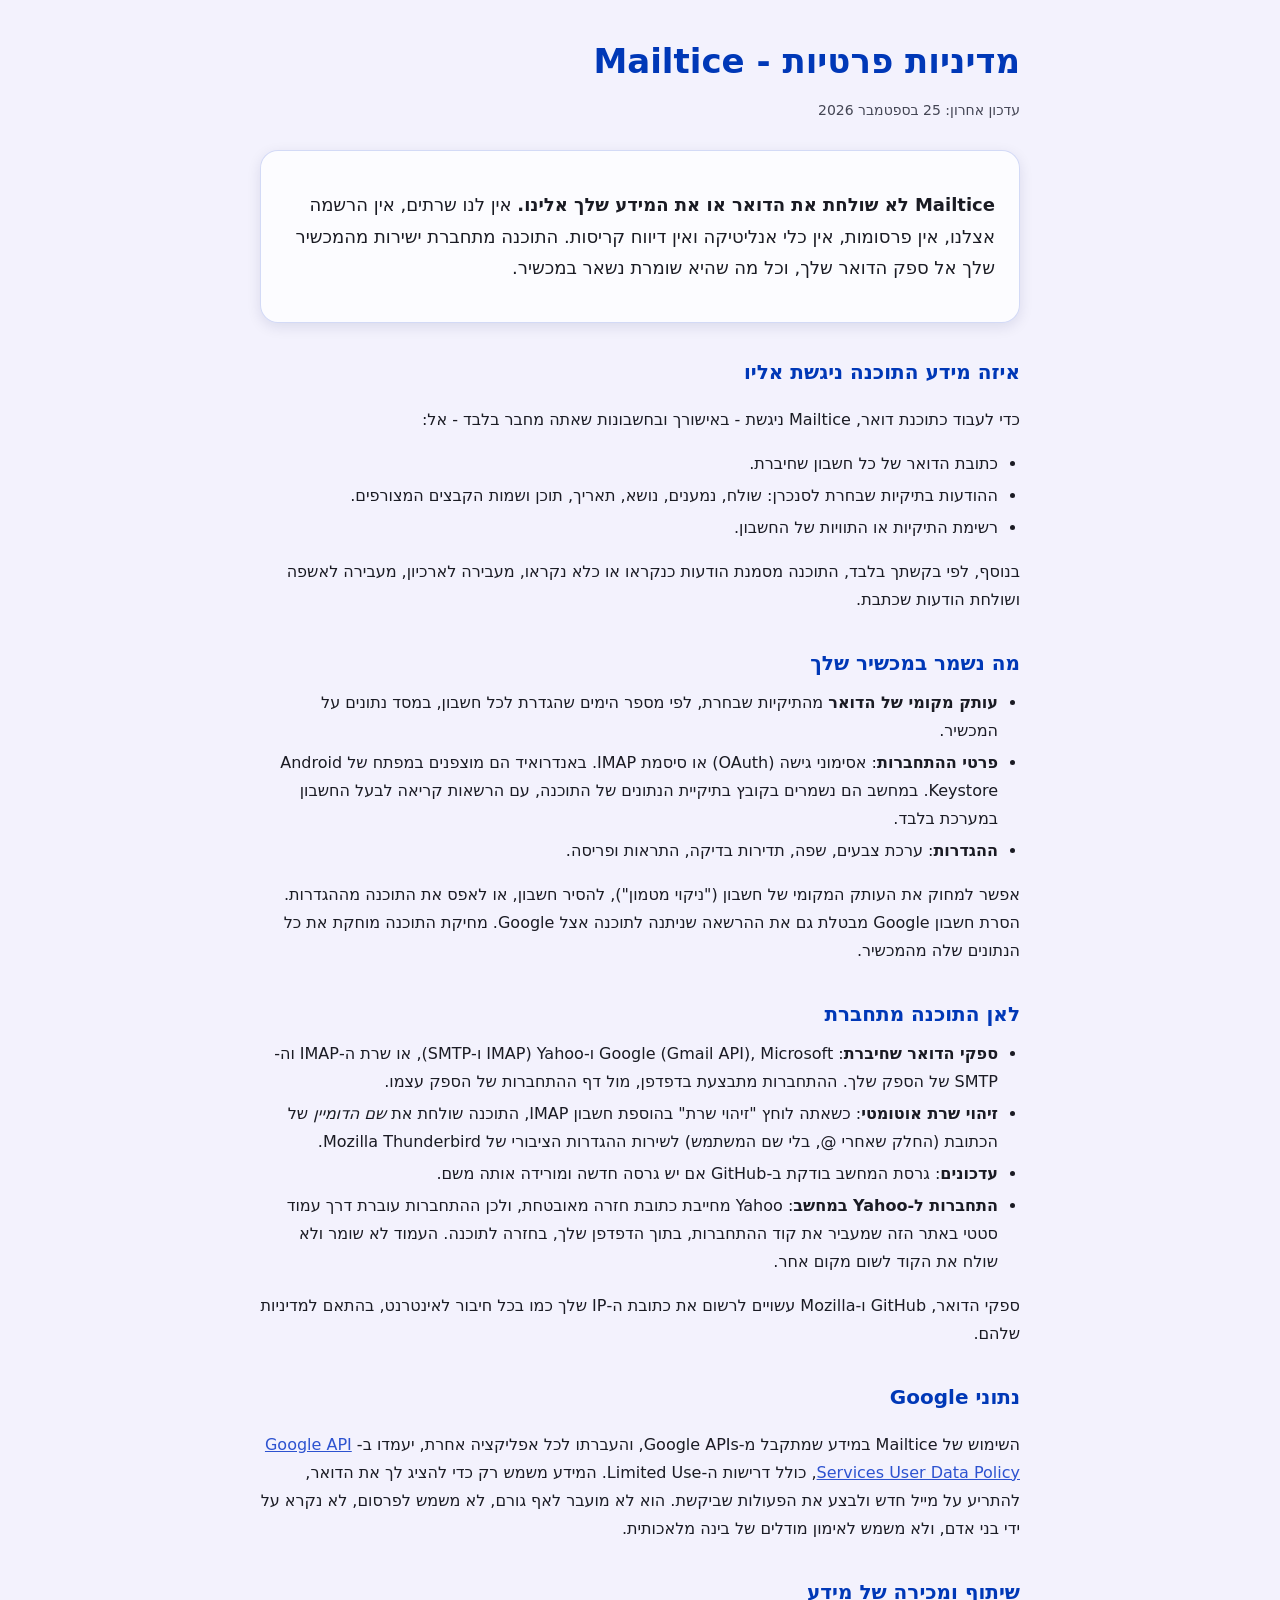
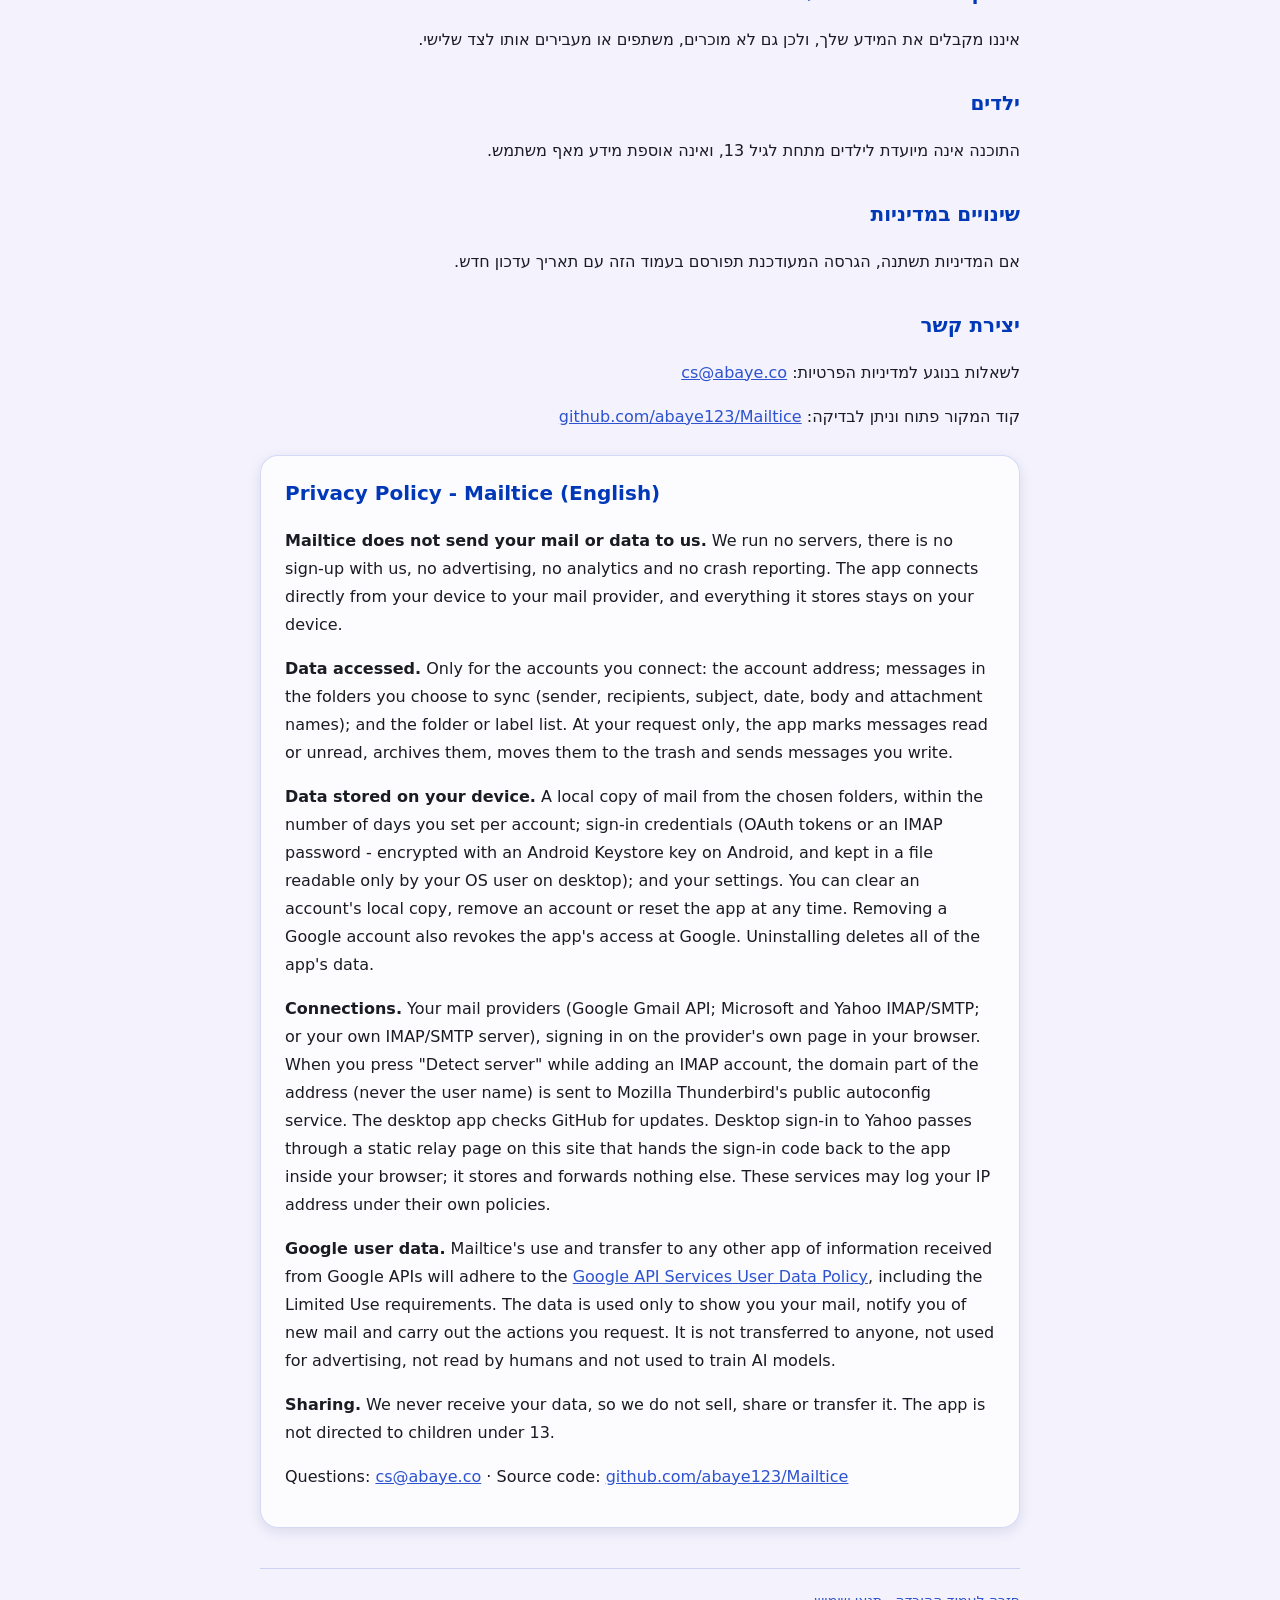
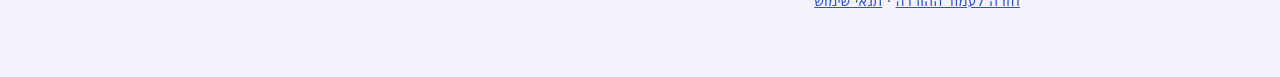
==== website/privacy.html @ 7543c50d "Initial commit: Mailtice mail client Compose Multiplatform mail client for desktop and Android with " ====
<!DOCTYPE html>
<html lang="he" dir="rtl">
<head>
<meta charset="utf-8" />
<meta name="viewport" content="width=device-width, initial-scale=1" />
<title>Mailtice | מדיניות פרטיות</title>
<link rel="icon" href="AppIcon.png" />
<style>
  :root {
    /* Same tokens as index.html, kept in step with it by hand. */
    --brand-900: #001452;
    --brand-700: #0038B7;
    --brand-500: #2D53D0;
    --brand-300: #B7C4FF;

    --paper: #F3F2FD;
    --paper-soft: #FBF8FF;
    --ink: #1A1B23;
    --ink-soft: #444654;

    --card: rgba(255, 255, 255, 0.74);
    --card-border: rgba(45, 83, 208, 0.20);
    --shadow-sm: 0 4px 14px rgba(0, 20, 82, 0.10);
    --radius-lg: 18px;

    --font: "Segoe UI Variable", "Segoe UI", "Assistant", "Rubik",
            system-ui, -apple-system, "Helvetica Neue", Arial, sans-serif;
  }

  @media (prefers-color-scheme: dark) {
    :root {
      --paper: #12131A;
      --paper-soft: #1A1B23;
      --ink: #E2E1EC;
      --ink-soft: #C4C5D6;
      --card: rgba(30, 31, 39, 0.66);
      --card-border: rgba(75, 109, 234, 0.26);
      --shadow-sm: 0 4px 14px rgba(0, 0, 0, 0.32);
    }
  }

  * { box-sizing: border-box; }
  html, body { margin: 0; padding: 0; }

  body {
    font-family: var(--font);
    background: var(--paper);
    color: var(--ink);
    line-height: 1.75;
    padding: 32px 20px 64px;
  }

  main { max-width: 760px; margin: 0 auto; }

  h1 {
    font-size: clamp(26px, 5vw, 34px);
    color: var(--brand-700);
    margin: 0 0 6px;
  }

  h2 {
    font-size: 20px;
    color: var(--brand-700);
    margin: 32px 0 8px;
  }

  @media (prefers-color-scheme: dark) {
    h1, h2 { color: var(--brand-300); }
  }

  .updated { color: var(--ink-soft); font-size: 14px; margin: 0 0 28px; }

  .card {
    background: var(--card);
    border: 1px solid var(--card-border);
    border-radius: var(--radius-lg);
    box-shadow: var(--shadow-sm);
    padding: 20px 24px;
    margin: 24px 0;
  }

  .lede { font-size: 18px; }

  ul { padding-inline-start: 22px; margin: 8px 0; }
  li { margin: 4px 0; }

  a { color: var(--brand-500); }
  @media (prefers-color-scheme: dark) { a { color: var(--brand-300); } }

  code {
    font-family: "Cascadia Code", Consolas, monospace;
    font-size: 0.9em;
    background: var(--paper-soft);
    padding: 1px 5px;
    border-radius: 5px;
  }

  footer {
    margin-top: 40px;
    padding-top: 20px;
    border-top: 1px solid var(--card-border);
    color: var(--ink-soft);
    font-size: 14px;
  }

  .en { direction: ltr; text-align: left; }
</style>
</head>
<body>
<main>

  <h1>מדיניות פרטיות - Mailtice</h1>
  <p class="updated">עדכון אחרון: 25 בספטמבר 2026</p>

  <div class="card">
    <p class="lede">
      <strong>Mailtice לא שולחת את הדואר או את המידע שלך אלינו.</strong>
      אין לנו שרתים, אין הרשמה אצלנו, אין פרסומות, אין כלי אנליטיקה ואין דיווח קריסות.
      התוכנה מתחברת ישירות מהמכשיר שלך אל ספק הדואר שלך, וכל מה שהיא שומרת נשאר במכשיר.
    </p>
  </div>

  <h2>איזה מידע התוכנה ניגשת אליו</h2>
  <p>כדי לעבוד כתוכנת דואר, Mailtice ניגשת - באישורך ובחשבונות שאתה מחבר בלבד - אל:</p>
  <ul>
    <li>כתובת הדואר של כל חשבון שחיברת.</li>
    <li>ההודעות בתיקיות שבחרת לסנכרן: שולח, נמענים, נושא, תאריך, תוכן ושמות הקבצים המצורפים.</li>
    <li>רשימת התיקיות או התוויות של החשבון.</li>
  </ul>
  <p>
    בנוסף, לפי בקשתך בלבד, התוכנה מסמנת הודעות כנקראו או כלא נקראו, מעבירה לארכיון,
    מעבירה לאשפה ושולחת הודעות שכתבת.
  </p>

  <h2>מה נשמר במכשיר שלך</h2>
  <ul>
    <li><strong>עותק מקומי של הדואר</strong> מהתיקיות שבחרת, לפי מספר הימים שהגדרת לכל חשבון, במסד נתונים על המכשיר.</li>
    <li><strong>פרטי ההתחברות</strong>: אסימוני גישה (OAuth) או סיסמת IMAP. באנדרואיד הם מוצפנים במפתח של Android Keystore.
      במחשב הם נשמרים בקובץ בתיקיית הנתונים של התוכנה, עם הרשאות קריאה לבעל החשבון במערכת בלבד.</li>
    <li><strong>ההגדרות</strong>: ערכת צבעים, שפה, תדירות בדיקה, התראות ופריסה.</li>
  </ul>
  <p>
    אפשר למחוק את העותק המקומי של חשבון ("ניקוי מטמון"), להסיר חשבון, או לאפס את התוכנה מההגדרות.
    הסרת חשבון Google מבטלת גם את ההרשאה שניתנה לתוכנה אצל Google.
    מחיקת התוכנה מוחקת את כל הנתונים שלה מהמכשיר.
  </p>

  <h2>לאן התוכנה מתחברת</h2>
  <ul>
    <li><strong>ספקי הדואר שחיברת</strong>: Google (Gmail API), Microsoft ו-Yahoo (IMAP ו-SMTP), או שרת ה-IMAP וה-SMTP של הספק שלך.
      ההתחברות מתבצעת בדפדפן, מול דף ההתחברות של הספק עצמו.</li>
    <li><strong>זיהוי שרת אוטומטי</strong>: כשאתה לוחץ "זיהוי שרת" בהוספת חשבון IMAP, התוכנה שולחת את <em>שם הדומיין</em> של הכתובת
      (החלק שאחרי @, בלי שם המשתמש) לשירות ההגדרות הציבורי של Mozilla Thunderbird.</li>
    <li><strong>עדכונים</strong>: גרסת המחשב בודקת ב-GitHub אם יש גרסה חדשה ומורידה אותה משם.</li>
    <li><strong>התחברות ל-Yahoo במחשב</strong>: Yahoo מחייבת כתובת חזרה מאובטחת, ולכן ההתחברות עוברת דרך עמוד סטטי באתר הזה
      שמעביר את קוד ההתחברות, בתוך הדפדפן שלך, בחזרה לתוכנה. העמוד לא שומר ולא שולח את הקוד לשום מקום אחר.</li>
  </ul>
  <p>
    ספקי הדואר, GitHub ו-Mozilla עשויים לרשום את כתובת ה-IP שלך כמו בכל חיבור לאינטרנט, בהתאם למדיניות שלהם.
  </p>

  <h2>נתוני Google</h2>
  <p>
    השימוש של Mailtice במידע שמתקבל מ-Google APIs, והעברתו לכל אפליקציה אחרת, יעמדו ב-
    <a href="https://developers.google.com/terms/api-services-user-data-policy" target="_blank" rel="noopener">Google API Services User Data Policy</a>,
    כולל דרישות ה-Limited Use.
    המידע משמש רק כדי להציג לך את הדואר, להתריע על מייל חדש ולבצע את הפעולות שביקשת. הוא לא מועבר לאף גורם,
    לא משמש לפרסום, לא נקרא על ידי בני אדם, ולא משמש לאימון מודלים של בינה מלאכותית.
  </p>

  <h2>שיתוף ומכירה של מידע</h2>
  <p>איננו מקבלים את המידע שלך, ולכן גם לא מוכרים, משתפים או מעבירים אותו לצד שלישי.</p>

  <h2>ילדים</h2>
  <p>התוכנה אינה מיועדת לילדים מתחת לגיל 13, ואינה אוספת מידע מאף משתמש.</p>

  <h2>שינויים במדיניות</h2>
  <p>אם המדיניות תשתנה, הגרסה המעודכנת תפורסם בעמוד הזה עם תאריך עדכון חדש.</p>

  <h2>יצירת קשר</h2>
  <p>לשאלות בנוגע למדיניות הפרטיות: <a href="mailto:cs@abaye.co">cs@abaye.co</a></p>
  <p>קוד המקור פתוח וניתן לבדיקה: <a href="https://github.com/abaye123/Mailtice">github.com/abaye123/Mailtice</a></p>

  <div class="card en" lang="en">
    <h2 style="margin-top:0">Privacy Policy - Mailtice (English)</h2>
    <p><strong>Mailtice does not send your mail or data to us.</strong> We run no servers, there is no sign-up with us,
      no advertising, no analytics and no crash reporting. The app connects directly from your device to your mail
      provider, and everything it stores stays on your device.</p>
    <p><strong>Data accessed.</strong> Only for the accounts you connect: the account address; messages in the folders
      you choose to sync (sender, recipients, subject, date, body and attachment names); and the folder or label list.
      At your request only, the app marks messages read or unread, archives them, moves them to the trash and sends
      messages you write.</p>
    <p><strong>Data stored on your device.</strong> A local copy of mail from the chosen folders, within the number of
      days you set per account; sign-in credentials (OAuth tokens or an IMAP password - encrypted with an Android
      Keystore key on Android, and kept in a file readable only by your OS user on desktop); and your settings. You can
      clear an account's local copy, remove an account or reset the app at any time. Removing a Google account also
      revokes the app's access at Google. Uninstalling deletes all of the app's data.</p>
    <p><strong>Connections.</strong> Your mail providers (Google Gmail API; Microsoft and Yahoo IMAP/SMTP; or your own
      IMAP/SMTP server), signing in on the provider's own page in your browser. When you press "Detect server" while
      adding an IMAP account, the domain part of the address (never the user name) is sent to Mozilla Thunderbird's
      public autoconfig service. The desktop app checks GitHub for updates. Desktop sign-in to Yahoo passes through a
      static relay page on this site that hands the sign-in code back to the app inside your browser; it stores and
      forwards nothing else. These services may log your IP address under their own policies.</p>
    <p><strong>Google user data.</strong> Mailtice's use and transfer to any other app of information received from
      Google APIs will adhere to the
      <a href="https://developers.google.com/terms/api-services-user-data-policy" target="_blank" rel="noopener">Google API Services User Data Policy</a>,
      including the Limited Use requirements. The data is used only to show you your mail, notify you of new mail and
      carry out the actions you request. It is not transferred to anyone, not used for advertising, not read by humans
      and not used to train AI models.</p>
    <p><strong>Sharing.</strong> We never receive your data, so we do not sell, share or transfer it.
      The app is not directed to children under 13.</p>
    <p>Questions: <a href="mailto:cs@abaye.co">cs@abaye.co</a> ·
      Source code: <a href="https://github.com/abaye123/Mailtice">github.com/abaye123/Mailtice</a></p>
  </div>

  <footer>
    <a href="./">חזרה לעמוד ההורדה</a> · <a href="terms.html">תנאי שימוש</a>
  </footer>

</main>
</body>
</html>
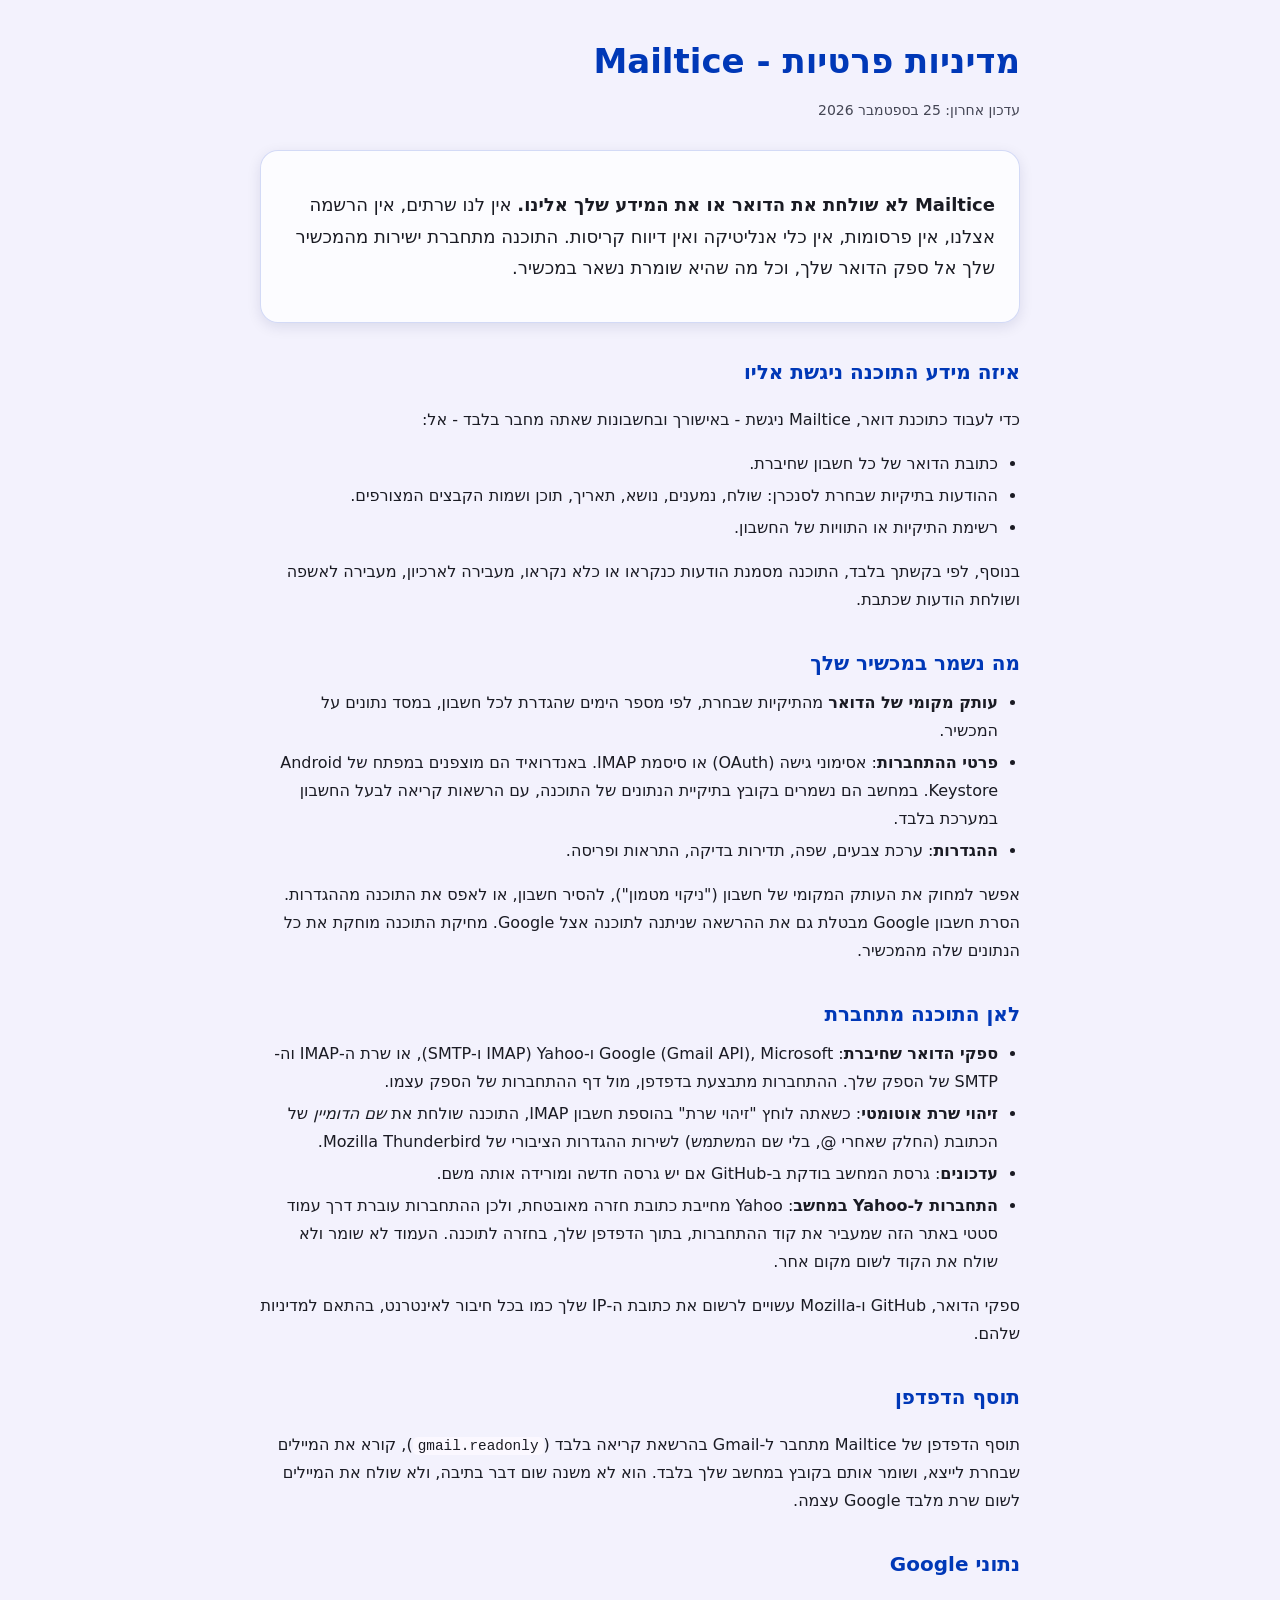
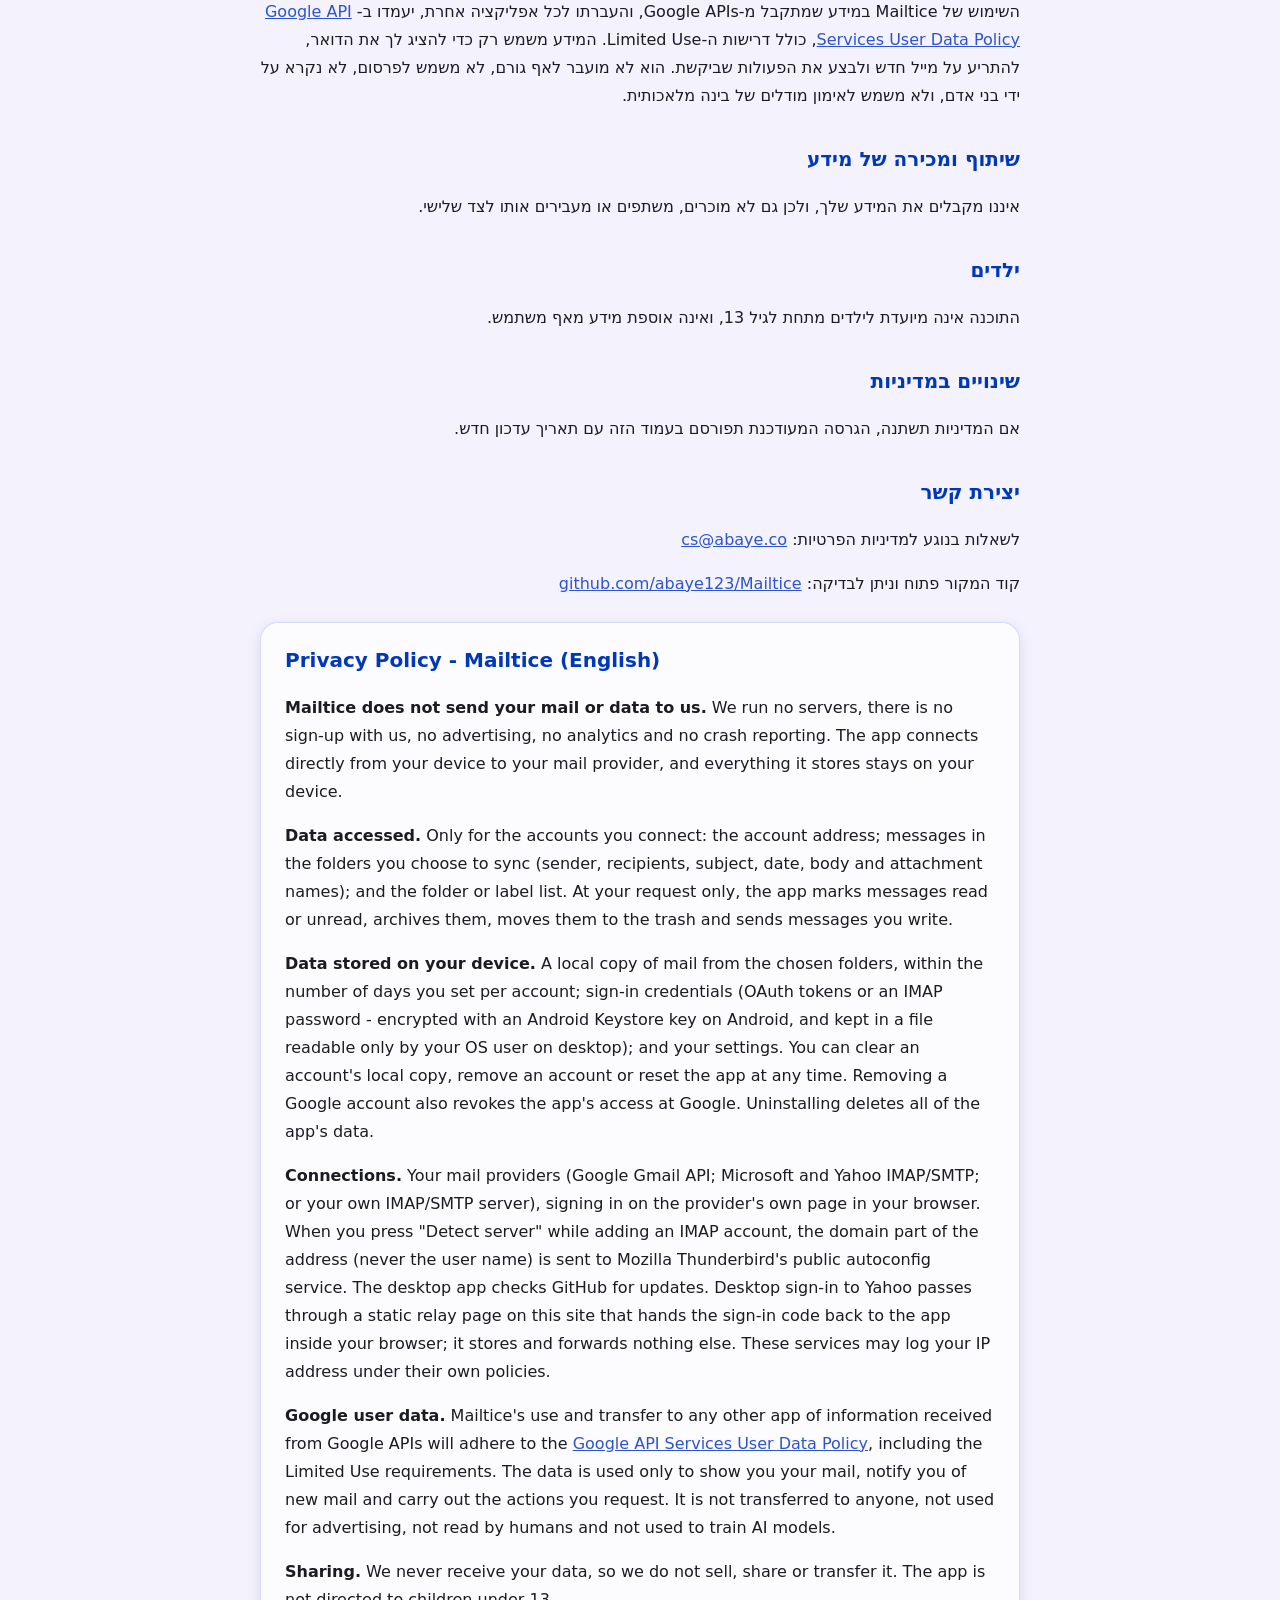
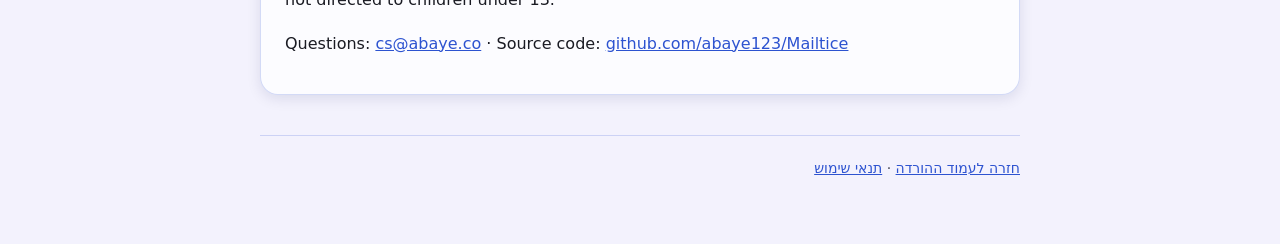
==== commit b6a1aa0b: "feat: Carry mail to a computer without internet, with a browser extension for Gmail Settings gains a" ====
--- a/website/privacy.html
+++ b/website/privacy.html
@@ -157,6 +157,12 @@
   </ul>
   <p>
     ספקי הדואר, GitHub ו-Mozilla עשויים לרשום את כתובת ה-IP שלך כמו בכל חיבור לאינטרנט, בהתאם למדיניות שלהם.
+  </p>
+
+  <h2>תוסף הדפדפן</h2>
+  <p>
+    תוסף הדפדפן של Mailtice מתחבר ל-Gmail בהרשאת קריאה בלבד (<code>gmail.readonly</code>), קורא את המיילים שבחרת לייצא,
+    ושומר אותם בקובץ במחשב שלך בלבד. הוא לא משנה שום דבר בתיבה, ולא שולח את המיילים לשום שרת מלבד Google עצמה.
   </p>
 
   <h2>נתוני Google</h2>
